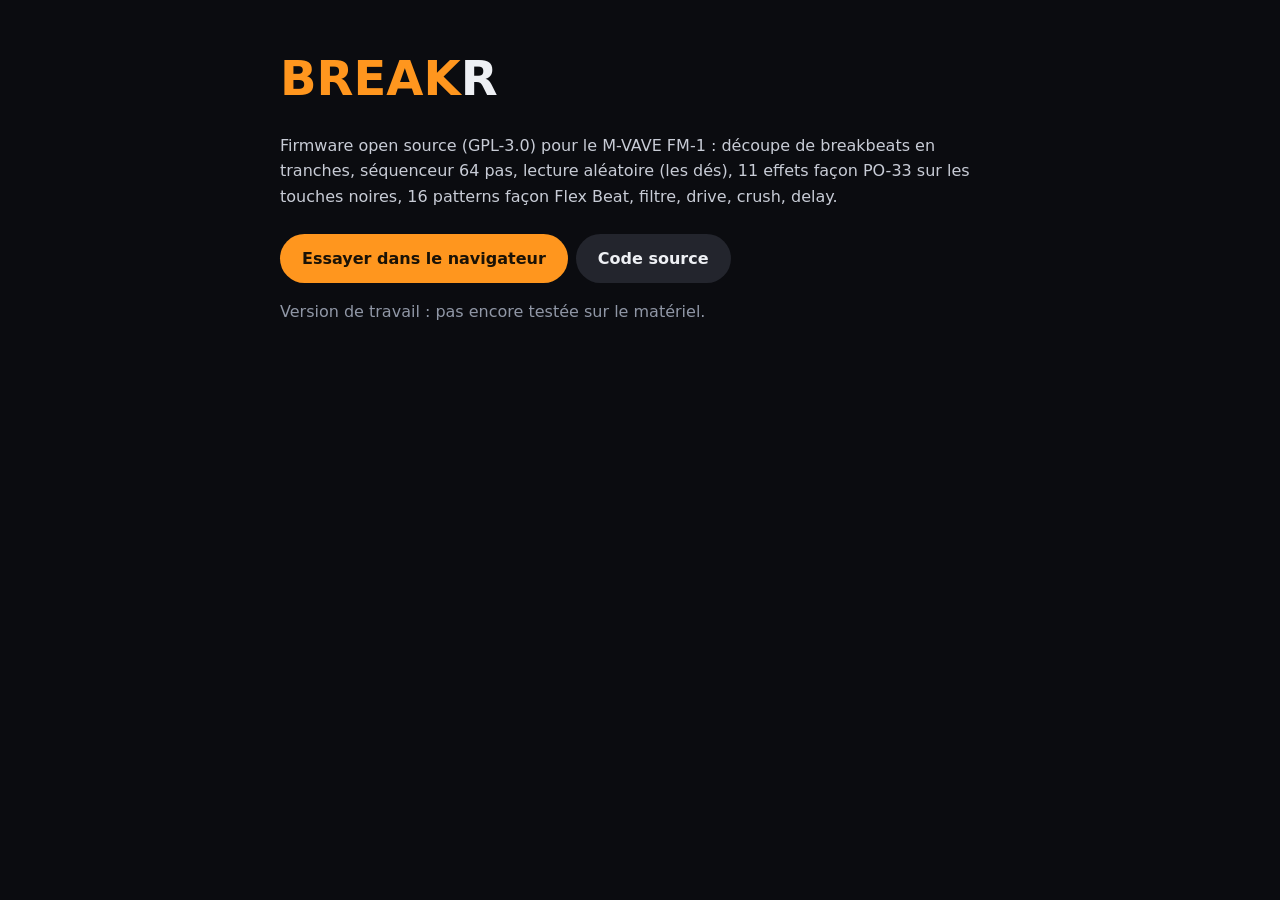
==== index.html @ 1a5fc857 "Landing page for GitHub Pages Co-Authored-By: Claude Opus 5.5 <noreply@anthropic.com> Claude-Session" ====
<!doctype html>
<html lang="fr"><head><meta charset="utf-8"><meta name="viewport" content="width=device-width,initial-scale=1">
<title>BREAKR — breakbeat slicer pour le M-VAVE FM-1</title>
<style>body{margin:0;background:#0b0c10;color:#eef0f4;font:16px/1.6 system-ui,sans-serif;display:flex;justify-content:center;padding:40px 16px}
main{max-width:720px}h1{font-size:48px;margin:0}h1 b{color:#ff961e}a.b{display:inline-block;margin:8px 8px 0 0;padding:12px 22px;border-radius:999px;background:#ff961e;color:#1a1206;font-weight:800;text-decoration:none}
a.s{background:#23252d;color:#eef0f4}p{color:#c8ccd6}</style></head>
<body><main><h1><b>BREAK</b>R</h1>
<p>Firmware open source (GPL-3.0) pour le M-VAVE FM-1 : découpe de breakbeats en tranches, séquenceur 64 pas, lecture aléatoire (les dés), 11 effets façon PO-33 sur les touches noires, 16 patterns façon Flex Beat, filtre, drive, crush, delay.</p>
<p><a class="b" href="emulator/">Essayer dans le navigateur</a><a class="b s" href="https://github.com/Omnipotard/Breakr">Code source</a></p>
<p style="color:#9097a6">Version de travail : pas encore testée sur le matériel.</p></main></body></html>
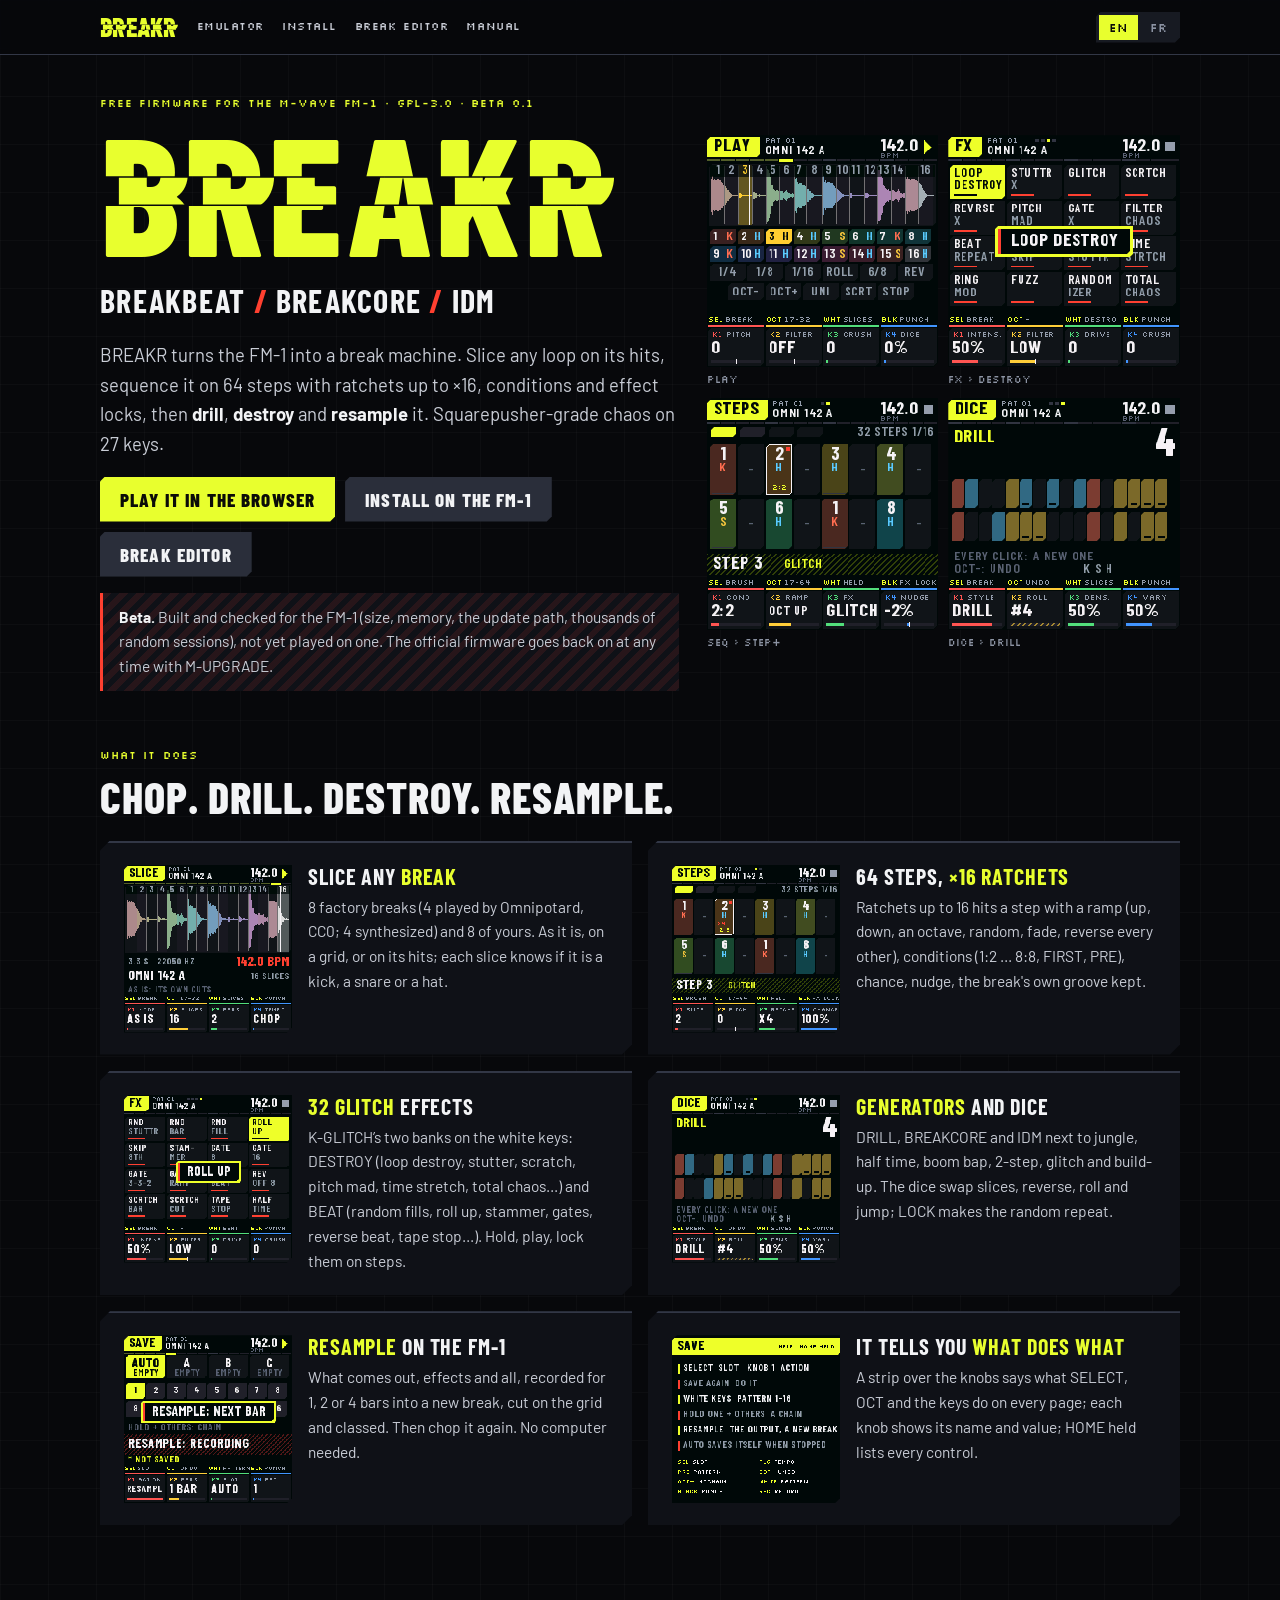
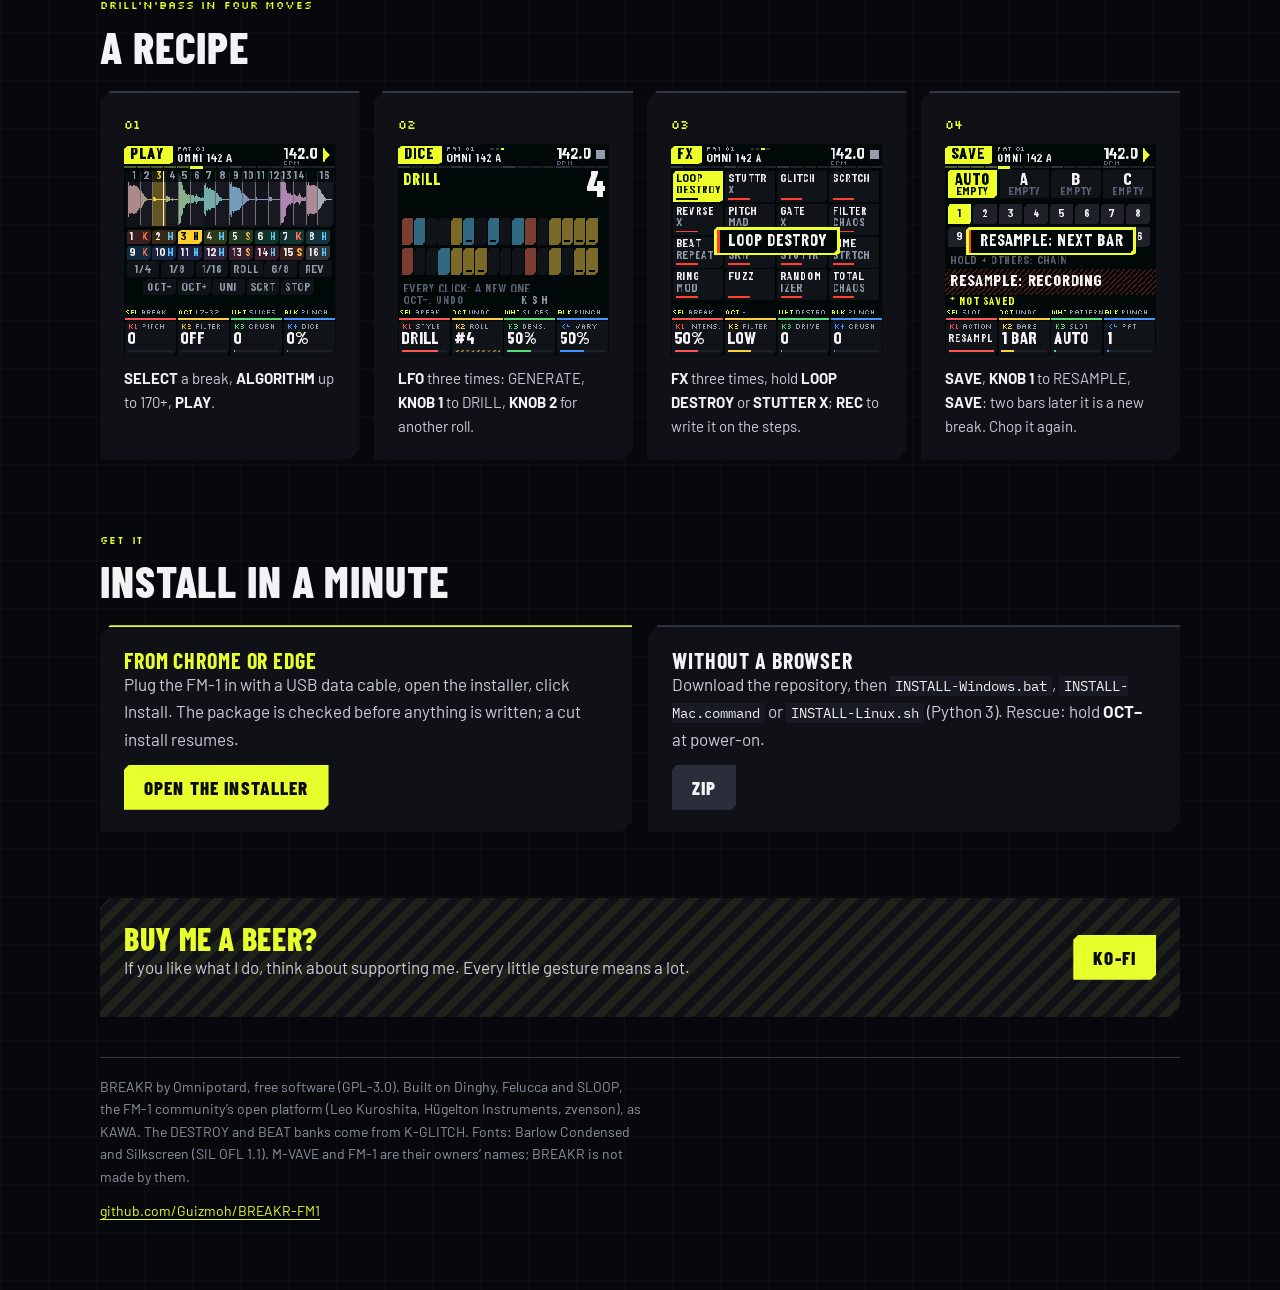
==== commit 11380e1a: "The site, the break editor, the installer page, the manual; audit fixes; release 0.1 - index.html (h" ====
--- a/index.html
+++ b/index.html
@@ -1,10 +1,154 @@
 <!doctype html>
-<html lang="fr"><head><meta charset="utf-8"><meta name="viewport" content="width=device-width,initial-scale=1">
-<title>BREAKR — breakbeat slicer pour le M-VAVE FM-1</title>
-<style>body{margin:0;background:#0b0c10;color:#eef0f4;font:16px/1.6 system-ui,sans-serif;display:flex;justify-content:center;padding:40px 16px}
-main{max-width:720px}h1{font-size:48px;margin:0}h1 b{color:#ff961e}a.b{display:inline-block;margin:8px 8px 0 0;padding:12px 22px;border-radius:999px;background:#ff961e;color:#1a1206;font-weight:800;text-decoration:none}
-a.s{background:#23252d;color:#eef0f4}p{color:#c8ccd6}</style></head>
-<body><main><h1><b>BREAK</b>R</h1>
-<p>Firmware open source (GPL-3.0) pour le M-VAVE FM-1 : découpe de breakbeats en tranches, séquenceur 64 pas, lecture aléatoire (les dés), 11 effets façon PO-33 sur les touches noires, 16 patterns façon Flex Beat, filtre, drive, crush, delay.</p>
-<p><a class="b" href="emulator/">Essayer dans le navigateur</a><a class="b s" href="https://github.com/Omnipotard/Breakr">Code source</a></p>
-<p style="color:#9097a6">Version de travail : pas encore testée sur le matériel.</p></main></body></html>
+<html lang="en" data-lang="en">
+<head>
+<meta charset="utf-8">
+<meta name="viewport" content="width=device-width, initial-scale=1, viewport-fit=cover">
+<title>BREAKR · FM-1 Breakbeat Firmware</title>
+<meta name="description" content="BREAKR turns the M-VAVE FM-1 into a breakbeat machine for breakbeat, breakcore and IDM: a slicer, a 64-step sequencer with ratchets and conditions, 32 glitch effects, resampling. Free firmware, GPL-3.0.">
+<meta name="theme-color" content="#07080b">
+<meta name="color-scheme" content="dark">
+<meta property="og:title" content="BREAKR · breakbeat firmware for the M-VAVE FM-1">
+<meta property="og:description" content="Slice, drill, destroy, resample. Breakbeat, breakcore and IDM on the FM-1.">
+<meta property="og:image" content="docs/img/card.png">
+<link rel="icon" href="data:image/svg+xml,%3Csvg xmlns='http://www.w3.org/2000/svg' viewBox='0 0 32 32'%3E%3Crect width='32' height='32' fill='%2307080b'/%3E%3Cpath d='M4 6h24v8H4z' fill='%23e8ff2e'/%3E%3Cpath d='M8 16h20v4H8z' fill='%23e8ff2e'/%3E%3Cpath d='M4 22h24v4H4z' fill='%23e8ff2e'/%3E%3C/svg%3E">
+<link rel="preconnect" href="https://fonts.googleapis.com">
+<link rel="preconnect" href="https://fonts.gstatic.com" crossorigin>
+<link rel="stylesheet" href="https://fonts.googleapis.com/css2?family=Barlow+Condensed:wght@600;700;800&family=Barlow:wght@400;600&family=Silkscreen&family=IBM+Plex+Mono:wght@500&display=swap">
+<link rel="stylesheet" href="site.css">
+<style>
+.hero { display: grid; grid-template-columns: minmax(0, 1.1fr) minmax(0, .9fr); gap: 28px; align-items: center; padding-block: 40px 20px; }
+.biglogo { position: relative; font-family: var(--display); font-weight: 800; font-size: clamp(76px, 15vw, 168px); line-height: .8; color: var(--sig); margin: 6px 0 18px; }
+.biglogo .cut { position: absolute; inset: 0; clip-path: inset(41% 0 39% 0); transform: translateX(.08em); }
+.biglogo .base { display: block; clip-path: polygon(0 0, 100% 0, 100% 40%, 0 40%, 0 62%, 100% 62%, 100% 100%, 0 100%); }
+.genres { font-family: var(--display); font-weight: 700; font-size: clamp(22px, 3.4vw, 32px); text-transform: uppercase; letter-spacing: .04em; margin: 0 0 14px; color: var(--paper); }
+.genres i { font-style: normal; color: var(--arm); padding: 0 .25em; }
+.hero p.lead { font-size: 18.5px; color: var(--text-2); }
+.cta { display: flex; flex-wrap: wrap; gap: 10px; margin: 18px 0 16px; }
+.screens { display: grid; grid-template-columns: repeat(2, minmax(0, 1fr)); gap: 10px; }
+.screens img, .feat img, .recipe img { image-rendering: pixelated; aspect-ratio: 1; width: 100%; clip-path: var(--cut-s); background: #000; }
+.screens figure { margin: 0; }
+.screens figcaption { font-family: var(--pixel); font-size: 10px; color: var(--muted); margin-top: 5px; }
+.feats { display: grid; grid-template-columns: repeat(2, minmax(0, 1fr)); gap: 16px; margin-top: 22px; }
+.feat { display: grid; grid-template-columns: 168px minmax(0, 1fr); gap: 16px; align-items: start; }
+.feat h3 { color: var(--paper); margin-bottom: 8px; }
+.feat h3 b { color: var(--sig); font-weight: inherit; }
+.feat p { font-size: 15.5px; margin: 0; }
+.recipe { display: grid; grid-template-columns: repeat(4, minmax(0, 1fr)); gap: 14px; margin-top: 22px; counter-reset: r; }
+.recipe .card { counter-increment: r; }
+.recipe .card::before { content: counter(r, decimal-leading-zero); font-family: var(--pixel); font-size: 12px; color: var(--sig); display: block; margin-bottom: 10px; }
+.recipe p { font-size: 15px; margin: 10px 0 0; }
+.install { display: grid; grid-template-columns: minmax(0, 1fr) minmax(0, 1fr); gap: 16px; margin-top: 22px; }
+.kofi { display: flex; flex-wrap: wrap; gap: 16px 28px; align-items: center; justify-content: space-between; padding: 24px; clip-path: var(--cut);
+  background: repeating-linear-gradient(135deg, rgba(232,255,46,.07) 0 8px, transparent 8px 16px), var(--ink-2); margin-top: 30px; }
+.kofi h2 { color: var(--sig); font-size: 32px; }
+@media (max-width: 900px) { .hero, .install { grid-template-columns: minmax(0, 1fr); } .feats { grid-template-columns: minmax(0, 1fr); } .recipe { grid-template-columns: repeat(2, minmax(0, 1fr)); } }
+@media (max-width: 520px) { .feat { grid-template-columns: 110px minmax(0, 1fr); } .recipe { grid-template-columns: minmax(0, 1fr); } }
+</style>
+</head>
+<body>
+<header class="topbar"><div class="wrap">
+  <a class="mark" href="index.html" aria-label="BREAKR home"><span class="base" aria-hidden="true">BREAKR</span><span class="cut" aria-hidden="true">BREAKR</span></a>
+  <nav class="nav" aria-label="Site">
+    <a href="emulator/index.html"><span lang="en">EMULATOR</span><span lang="fr">ÉMULATEUR</span></a>
+    <a href="installer.html"><span lang="en">INSTALL</span><span lang="fr">INSTALLER</span></a>
+    <a href="editor/index.html"><span lang="en">BREAK EDITOR</span><span lang="fr">ÉDITEUR</span></a>
+    <a href="manual.html"><span lang="en">MANUAL</span><span lang="fr">MANUEL</span></a>
+  </nav>
+  <div class="langs" role="group" aria-label="Language"><button type="button" data-lang="en">EN</button><button type="button" data-lang="fr">FR</button></div>
+</div></header>
+
+<main class="wrap">
+  <div class="hero">
+    <div>
+      <span class="eyebrow"><span lang="en">Free firmware for the M-VAVE FM-1 · GPL-3.0 · beta 0.1</span><span lang="fr">Firmware libre pour le M-VAVE FM-1 · GPL-3.0 · bêta 0.1</span></span>
+      <h1 class="biglogo" aria-label="BREAKR"><span class="base" aria-hidden="true">BREAKR</span><span class="cut" aria-hidden="true">BREAKR</span></h1>
+      <p class="genres">Breakbeat<i>/</i>Breakcore<i>/</i>IDM</p>
+      <p class="lead"><span lang="en">BREAKR turns the FM-1 into a break machine. Slice any loop on its hits, sequence it on 64 steps with ratchets up to ×16, conditions and effect locks, then <b>drill</b>, <b>destroy</b> and <b>resample</b> it. Squarepusher-grade chaos on 27 keys.</span>
+        <span lang="fr">BREAKR fait du FM-1 une machine à breaks. Découpe n’importe quelle boucle sur ses frappes, séquence-la sur 64 pas avec ratchets jusqu’à ×16, conditions et verrous d’effets, puis <b>drille</b>-la, <b>détruis</b>-la et <b>rééchantillonne</b>-la. Le chaos à la Squarepusher sur 27 touches.</span></p>
+      <div class="cta">
+        <a class="btn hot" href="emulator/index.html"><span lang="en">Play it in the browser</span><span lang="fr">Jouer dans le navigateur</span></a>
+        <a class="btn" href="installer.html"><span lang="en">Install on the FM-1</span><span lang="fr">Installer sur le FM-1</span></a>
+        <a class="btn" href="editor/index.html"><span lang="en">Break editor</span><span lang="fr">Éditeur de breaks</span></a>
+      </div>
+      <p class="note"><span lang="en"><b>Beta.</b> Built and checked for the FM-1 (size, memory, the update path, thousands of random sessions), not yet played on one. The official firmware goes back on at any time with M-UPGRADE.</span>
+        <span lang="fr"><b>Bêta.</b> Compilé et vérifié pour le FM-1 (taille, mémoire, mise à jour, des milliers de sessions aléatoires), pas encore joué sur un vrai. Le firmware officiel se réinstalle à tout moment avec M-UPGRADE.</span></p>
+    </div>
+    <div class="screens">
+      <figure><img src="docs/img/02-play-running.png" alt="PLAY: the break, its slices, the punch effects" width="480" height="480"><figcaption>PLAY</figcaption></figure>
+      <figure><img src="docs/img/23-destroy-held.png" alt="FX DESTROY: 16 glitch effects on the white keys" width="480" height="480"><figcaption>FX › DESTROY</figcaption></figure>
+      <figure><img src="docs/img/20-step-plus-held.png" alt="STEP+: a step's condition, ramp and effect lock" width="480" height="480"><figcaption>SEQ › STEP+</figcaption></figure>
+      <figure><img src="docs/img/25-generate-drill.png" alt="DICE: the DRILL generator" width="480" height="480"><figcaption>DICE › DRILL</figcaption></figure>
+    </div>
+  </div>
+
+  <section>
+    <span class="eyebrow"><span lang="en">What it does</span><span lang="fr">Ce qu’il fait</span></span>
+    <h2><span lang="en">Chop. Drill. Destroy. Resample.</span><span lang="fr">Découper. Driller. Détruire. Rééchantillonner.</span></h2>
+    <div class="feats">
+      <div class="feat card"><img src="docs/img/05-slice.png" alt="" width="480" height="480" loading="lazy"><div><h3><span lang="en">Slice any <b>break</b></span><span lang="fr">Découpe n’importe quel <b>break</b></span></h3>
+        <p><span lang="en">8 factory breaks (4 played by Omnipotard, CC0; 4 synthesized) and 8 of yours. As it is, on a grid, or on its hits; each slice knows if it is a kick, a snare or a hat.</span><span lang="fr">8 breaks d’usine (4 joués par Omnipotard, CC0 ; 4 synthétisés) et 8 à toi. Tel quel, en grille ou sur ses frappes ; chaque tranche sait si c’est un kick, une caisse claire ou un charleston.</span></p></div></div>
+      <div class="feat card"><img src="docs/img/21-step-ratchet.png" alt="" width="480" height="480" loading="lazy"><div><h3><span lang="en">64 steps, <b>×16 ratchets</b></span><span lang="fr">64 pas, <b>ratchets ×16</b></span></h3>
+        <p><span lang="en">Ratchets up to 16 hits a step with a ramp (up, down, an octave, random, fade, reverse every other), conditions (1:2 … 8:8, FIRST, PRE), chance, nudge, the break's own groove kept.</span><span lang="fr">Ratchets jusqu’à 16 coups par pas avec une rampe (monte, descend, une octave, hasard, fondu, envers un sur deux), conditions (1:2 … 8:8, FIRST, PRE), chance, décalage, le groove du break gardé.</span></p></div></div>
+      <div class="feat card"><img src="docs/img/24-beat-held.png" alt="" width="480" height="480" loading="lazy"><div><h3><span lang="en"><b>32 glitch</b> effects</span><span lang="fr"><b>32 effets</b> glitch</span></h3>
+        <p><span lang="en">K-GLITCH’s two banks on the white keys: DESTROY (loop destroy, stutter, scratch, pitch mad, time stretch, total chaos…) and BEAT (random fills, roll up, stammer, gates, reverse beat, tape stop…). Hold, play, lock them on steps.</span><span lang="fr">Les deux banques de K-GLITCH sur les touches blanches : DESTROY (loop destroy, stutter, scratch, pitch mad, time stretch, total chaos…) et BEAT (fills au hasard, roll up, stammer, gates, reverse beat, tape stop…). Tiens, joue, verrouille-les sur les pas.</span></p></div></div>
+      <div class="feat card"><img src="docs/img/25-generate-drill.png" alt="" width="480" height="480" loading="lazy"><div><h3><span lang="en"><b>Generators</b> and dice</span><span lang="fr"><b>Générateurs</b> et dés</span></h3>
+        <p><span lang="en">DRILL, BREAKCORE and IDM next to jungle, half time, boom bap, 2-step, glitch and build-up. The dice swap slices, reverse, roll and jump; LOCK makes the random repeat.</span><span lang="fr">DRILL, BREAKCORE et IDM à côté de jungle, half time, boom bap, 2-step, glitch et build-up. Les dés changent les tranches, inversent, roulent et sautent ; LOCK fait se répéter le hasard.</span></p></div></div>
+      <div class="feat card"><img src="docs/img/28-resample-armed.png" alt="" width="480" height="480" loading="lazy"><div><h3><span lang="en"><b>Resample</b> on the FM-1</span><span lang="fr"><b>Resample</b> sur le FM-1</span></h3>
+        <p><span lang="en">What comes out, effects and all, recorded for 1, 2 or 4 bars into a new break, cut on the grid and classed. Then chop it again. No computer needed.</span><span lang="fr">Ce qui sort, effets compris, enregistré sur 1, 2 ou 4 mesures dans un nouveau break, découpé en grille et classé. Puis redécoupe-le. Sans ordinateur.</span></p></div></div>
+      <div class="feat card"><img src="docs/img/17-help.png" alt="" width="480" height="480" loading="lazy"><div><h3><span lang="en">It tells you <b>what does what</b></span><span lang="fr">Il dit <b>quoi fait quoi</b></span></h3>
+        <p><span lang="en">A strip over the knobs says what SELECT, OCT and the keys do on every page; each knob shows its name and value; HOME held lists every control.</span><span lang="fr">Un bandeau au-dessus des knobs dit ce que font SELECT, OCT et les touches sur chaque page ; chaque knob montre son nom et sa valeur ; HOME tenu liste toutes les commandes.</span></p></div></div>
+    </div>
+  </section>
+
+  <section>
+    <span class="eyebrow"><span lang="en">Drill'n'bass in four moves</span><span lang="fr">Du drill'n'bass en quatre gestes</span></span>
+    <h2><span lang="en">A recipe</span><span lang="fr">Une recette</span></h2>
+    <div class="recipe">
+      <div class="card"><img src="docs/img/02-play-running.png" alt="" width="480" height="480" loading="lazy"><p><span lang="en"><b>SELECT</b> a break, <b>ALGORITHM</b> up to 170+, <b>PLAY</b>.</span><span lang="fr"><b>SELECT</b> un break, <b>ALGORITHM</b> à 170+, <b>PLAY</b>.</span></p></div>
+      <div class="card"><img src="docs/img/25-generate-drill.png" alt="" width="480" height="480" loading="lazy"><p><span lang="en"><b>LFO</b> three times: GENERATE, <b>KNOB 1</b> to DRILL, <b>KNOB 2</b> for another roll.</span><span lang="fr"><b>LFO</b> trois fois : GÉNÉRER, <b>KNOB 1</b> sur DRILL, <b>KNOB 2</b> pour un autre tirage.</span></p></div>
+      <div class="card"><img src="docs/img/23-destroy-held.png" alt="" width="480" height="480" loading="lazy"><p><span lang="en"><b>FX</b> three times, hold <b>LOOP DESTROY</b> or <b>STUTTER X</b>; <b>REC</b> to write it on the steps.</span><span lang="fr"><b>FX</b> trois fois, tiens <b>LOOP DESTROY</b> ou <b>STUTTER X</b> ; <b>REC</b> pour l’écrire sur les pas.</span></p></div>
+      <div class="card"><img src="docs/img/28-resample-armed.png" alt="" width="480" height="480" loading="lazy"><p><span lang="en"><b>SAVE</b>, <b>KNOB 1</b> to RESAMPLE, <b>SAVE</b>: two bars later it is a new break. Chop it again.</span><span lang="fr"><b>SAVE</b>, <b>KNOB 1</b> sur RESAMPLE, <b>SAVE</b> : deux mesures plus tard, c’est un nouveau break. Redécoupe-le.</span></p></div>
+    </div>
+  </section>
+
+  <section>
+    <span class="eyebrow"><span lang="en">Get it</span><span lang="fr">L’avoir</span></span>
+    <h2><span lang="en">Install in a minute</span><span lang="fr">Installer en une minute</span></h2>
+    <div class="install">
+      <div class="card sig"><h3><span lang="en">From Chrome or Edge</span><span lang="fr">Depuis Chrome ou Edge</span></h3>
+        <p><span lang="en">Plug the FM-1 in with a USB data cable, open the installer, click Install. The package is checked before anything is written; a cut install resumes.</span><span lang="fr">Branche le FM-1 avec un câble USB de données, ouvre l’installeur, clique sur Installer. Le paquet est vérifié avant toute écriture ; une installation coupée reprend.</span></p>
+        <a class="btn hot" href="installer.html"><span lang="en">Open the installer</span><span lang="fr">Ouvrir l’installeur</span></a></div>
+      <div class="card"><h3><span lang="en">Without a browser</span><span lang="fr">Sans navigateur</span></h3>
+        <p><span lang="en">Download the repository, then <code>INSTALL-Windows.bat</code>, <code>INSTALL-Mac.command</code> or <code>INSTALL-Linux.sh</code> (Python 3). Rescue: hold <b>OCT−</b> at power-on.</span><span lang="fr">Télécharge le dépôt, puis <code>INSTALL-Windows.bat</code>, <code>INSTALL-Mac.command</code> ou <code>INSTALL-Linux.sh</code> (Python 3). Secours : <b>OCT−</b> maintenu à l’allumage.</span></p>
+        <a class="btn" href="https://github.com/Guizmoh/BREAKR-FM1/archive/refs/heads/main.zip">ZIP</a></div>
+    </div>
+  </section>
+
+  <div class="kofi">
+    <div><h2><span lang="en">Buy me a beer?</span><span lang="fr">Tu m’offres une bière ?</span></h2>
+      <p><span lang="en">If you like what I do, think about supporting me. Every little gesture means a lot.</span><span lang="fr">Si tu aimes ce que je fais, pense à me soutenir. Chaque petit geste compte énormément.</span></p></div>
+    <a class="btn hot" href="https://ko-fi.com/omnipotard" target="_blank" rel="noopener">Ko-fi</a>
+  </div>
+
+  <footer class="foot">
+    <p><span lang="en">BREAKR by Omnipotard, free software (GPL-3.0). Built on Dinghy, Felucca and SLOOP, the FM-1 community’s open platform (Leo Kuroshita, Hügelton Instruments, zvenson), as KAWA. The DESTROY and BEAT banks come from K-GLITCH. Fonts: Barlow Condensed and Silkscreen (SIL OFL 1.1). M-VAVE and FM-1 are their owners’ names; BREAKR is not made by them.</span>
+      <span lang="fr">BREAKR par Omnipotard, logiciel libre (GPL-3.0). Construit sur Dinghy, Felucca et SLOOP, la plateforme ouverte de la communauté FM-1 (Leo Kuroshita, Hügelton Instruments, zvenson), comme KAWA. Les banques DESTROY et BEAT viennent de K-GLITCH. Polices : Barlow Condensed et Silkscreen (SIL OFL 1.1). M-VAVE et FM-1 sont les noms de leurs propriétaires ; BREAKR n’est pas fait par eux.</span></p>
+    <p><a href="https://github.com/Guizmoh/BREAKR-FM1">github.com/Guizmoh/BREAKR-FM1</a></p>
+  </footer>
+</main>
+<script>
+(() => {
+  let lang = "en";
+  function setLang(l) {
+    lang = l === "fr" ? "fr" : "en";
+    document.documentElement.lang = lang; document.documentElement.dataset.lang = lang;
+    document.querySelectorAll(".langs button").forEach((b) => b.setAttribute("aria-pressed", b.dataset.lang === lang ? "true" : "false"));
+    try { localStorage.setItem("breakr-lang", lang); } catch (e) {}
+  }
+  document.querySelectorAll(".langs button").forEach((b) => b.addEventListener("click", () => setLang(b.dataset.lang)));
+  let s = null; try { s = localStorage.getItem("breakr-lang"); } catch (e) {}
+  setLang((location.hash || "").slice(1) === "fr" ? "fr" : s || (/^fr/i.test(navigator.language || "") ? "fr" : "en"));
+})();
+</script>
+</body>
+</html>
--- a/site.css
+++ b/site.css
@@ -0,0 +1,106 @@
+/* BREAKR's site: the home page, the installer, the break editor, the manual (the emulator carries its own copy).
+   A rack's panel at night: ink black, one signal colour (acid yellow), a second for what is armed (signal red),
+   boxes with two corners cut like tape labels, Barlow Condensed for what is read, Silkscreen for the small
+   marks, Barlow for the running text. */
+:root {
+  --ink: #07080b;
+  --ink-2: #0f1117;
+  --ink-3: #171a22;
+  --panel: #1d2029;
+  --panel-hi: #2a2e3a;
+  --rule: #323746;
+  --paper: #f2f3f5;
+  --text-2: #c9cdd6;
+  --muted: #8c93a3;
+  --sig: #e8ff2e;
+  --sig-ink: #0b0c08;
+  --arm: #ff4030;
+  --ok: #60ff96;
+  --k1: #FF5454;
+  --k2: #FFCE3C;
+  --k3: #50DC78;
+  --k4: #4696FF;
+  --display: "Barlow Condensed", "Arial Narrow", "Roboto Condensed", sans-serif;
+  --text: "Barlow", "Segoe UI", system-ui, sans-serif;
+  --pixel: "Silkscreen", "Courier New", monospace;
+  --mono: "IBM Plex Mono", ui-monospace, Menlo, monospace;
+  --cut: polygon(10px 0, 100% 0, 100% calc(100% - 10px), calc(100% - 10px) 100%, 0 100%, 0 10px);
+  --cut-s: polygon(5px 0, 100% 0, 100% calc(100% - 5px), calc(100% - 5px) 100%, 0 100%, 0 5px);
+  color-scheme: dark;
+}
+* { box-sizing: border-box; }
+[hidden] { display: none !important; }
+html, body { background: var(--ink); color: var(--paper); }
+body {
+  margin: 0; font-family: var(--text); font-size: 17px; line-height: 1.6;
+  padding-left: max(16px, env(safe-area-inset-left, 0px)); padding-right: max(16px, env(safe-area-inset-right, 0px));
+  padding-block: 0 56px; overflow-x: hidden;
+  background:
+    linear-gradient(90deg, rgba(255,255,255,.022) 1px, transparent 1px) 0 0 / 48px 48px,
+    linear-gradient(rgba(255,255,255,.022) 1px, transparent 1px) 0 0 / 48px 48px,
+    var(--ink);
+}
+.wrap { max-width: 1080px; margin: 0 auto; }
+a { color: var(--sig); text-underline-offset: 3px; }
+a:hover { color: #f4ffa0; }
+:focus-visible { outline: 2px solid var(--sig); outline-offset: 3px; }
+img { max-width: 100%; height: auto; display: block; }
+h1, h2, h3 { font-family: var(--display); text-transform: uppercase; letter-spacing: .02em; line-height: 1; text-wrap: balance; margin: 0; }
+h2 { font-weight: 800; font-size: clamp(30px, 5vw, 44px); }
+h3 { font-weight: 700; font-size: 22px; letter-spacing: .04em; }
+p { margin: 0 0 12px; max-width: 68ch; color: var(--text-2); }
+p b, li b { color: var(--paper); }
+kbd { font-family: var(--mono); font-size: 13px; background: var(--panel); padding: 1px 6px; color: var(--paper); white-space: nowrap; }
+code { font-family: var(--mono); font-size: 14px; background: var(--ink-3); padding: 1px 5px; color: var(--paper); }
+pre { font-family: var(--mono); font-size: 13.5px; background: var(--ink-3); padding: 14px 16px; overflow-x: auto; color: var(--text-2); clip-path: var(--cut-s); }
+.px { font-family: var(--pixel); font-size: 11px; letter-spacing: .05em; text-transform: uppercase; color: var(--muted); }
+.sig { color: var(--sig); }
+.arm { color: var(--arm); }
+.vh { position: absolute !important; width: 1px; height: 1px; overflow: hidden; clip: rect(0 0 0 0); clip-path: inset(50%); white-space: nowrap; }
+
+/* the top bar */
+.topbar { position: sticky; top: env(safe-area-inset-top, 0px); z-index: 20; background: rgba(7,8,11,.92); backdrop-filter: blur(8px); border-bottom: 1px solid var(--rule); margin-inline: calc(-1 * max(16px, env(safe-area-inset-left, 0px))); padding-inline: max(16px, env(safe-area-inset-left, 0px)); }
+body::before { content: ""; position: fixed; inset: 0 0 auto; height: env(safe-area-inset-top, 0px); z-index: 30; background: var(--ink); }
+.topbar .wrap { display: flex; align-items: center; gap: 8px 18px; min-height: 54px; flex-wrap: wrap; padding-block: 6px; }
+.mark { font-family: var(--display); font-weight: 800; font-size: 26px; color: var(--sig); text-decoration: none; letter-spacing: .01em; line-height: 1; position: relative; }
+.mark .cut { position: absolute; inset: 0; clip-path: inset(41% 0 39% 0); transform: translateX(.09em); }
+.mark .base { display: block; clip-path: polygon(0 0, 100% 0, 100% 40%, 0 40%, 0 62%, 100% 62%, 100% 100%, 0 100%); }
+.nav { display: flex; gap: 2px 14px; flex-wrap: wrap; margin-right: auto; }
+.nav a { font-family: var(--pixel); font-size: 11px; letter-spacing: .05em; color: var(--text-2); text-decoration: none; padding: 6px 2px; }
+.nav a:hover, .nav a[aria-current="page"] { color: var(--sig); }
+.langs { display: flex; gap: 2px; background: var(--ink-3); padding: 3px; clip-path: var(--cut-s); }
+.langs button { appearance: none; border: 0; background: none; color: var(--muted); font-family: var(--pixel); font-size: 12px; padding: 5px 10px; cursor: pointer; }
+.langs button[aria-pressed="true"] { background: var(--sig); color: var(--sig-ink); }
+
+/* the language switch: lang="en" / lang="fr" pieces, one shown */
+html[data-lang="en"] [lang="fr"]:not(.langs button), html[data-lang="fr"] [lang="en"]:not(.langs button) { display: none !important; }
+
+/* buttons */
+.btn { appearance: none; border: 0; cursor: pointer; display: inline-flex; align-items: center; gap: 10px; font: 800 19px/1 var(--display); letter-spacing: .06em; text-transform: uppercase;
+  color: var(--paper); background: var(--panel-hi); padding: 13px 20px; text-decoration: none; clip-path: var(--cut-s); transition: background .12s, filter .12s; }
+.btn:hover { background: #3a3f4f; color: var(--paper); }
+.btn.hot { background: var(--sig); color: var(--sig-ink); }
+.btn.hot:hover { filter: brightness(1.07); color: var(--sig-ink); }
+.btn.red { background: var(--arm); color: var(--sig-ink); }
+.btn:disabled { opacity: .45; cursor: default; }
+.btn small { font: 400 10px/1 var(--pixel); letter-spacing: .04em; opacity: .75; }
+.row { display: flex; flex-wrap: wrap; gap: 10px; align-items: center; }
+
+/* panels */
+.card { background: var(--ink-2); padding: 22px 24px; clip-path: var(--cut); border-top: 2px solid var(--rule); min-width: 0; }
+.card.sig { border-top-color: var(--sig); }
+.card.arm { border-top-color: var(--arm); }
+.note { display: flex; gap: 12px; align-items: flex-start; padding: 12px 16px; color: var(--text-2); font-size: 15.5px; margin: 0;
+  background: repeating-linear-gradient(135deg, rgba(255,64,48,.10) 0 6px, transparent 6px 12px), var(--ink-2); border-left: 3px solid var(--arm); }
+.note b { color: var(--paper); }
+section { padding-block: 36px; }
+.eyebrow { font-family: var(--pixel); font-size: 11px; letter-spacing: .08em; color: var(--sig); text-transform: uppercase; margin-bottom: 10px; display: block; }
+.foot { border-top: 1px solid var(--rule); margin-top: 40px; padding-top: 18px; color: var(--muted); font-size: 14px; }
+.foot p { color: var(--muted); font-size: 14px; }
+
+@media (max-width: 640px) {
+  body { font-size: 16px; }
+  .card { padding: 18px; }
+  .nav { order: 3; width: 100%; }
+}
+@media (prefers-reduced-motion: reduce) { * { transition: none !important; animation: none !important; } }
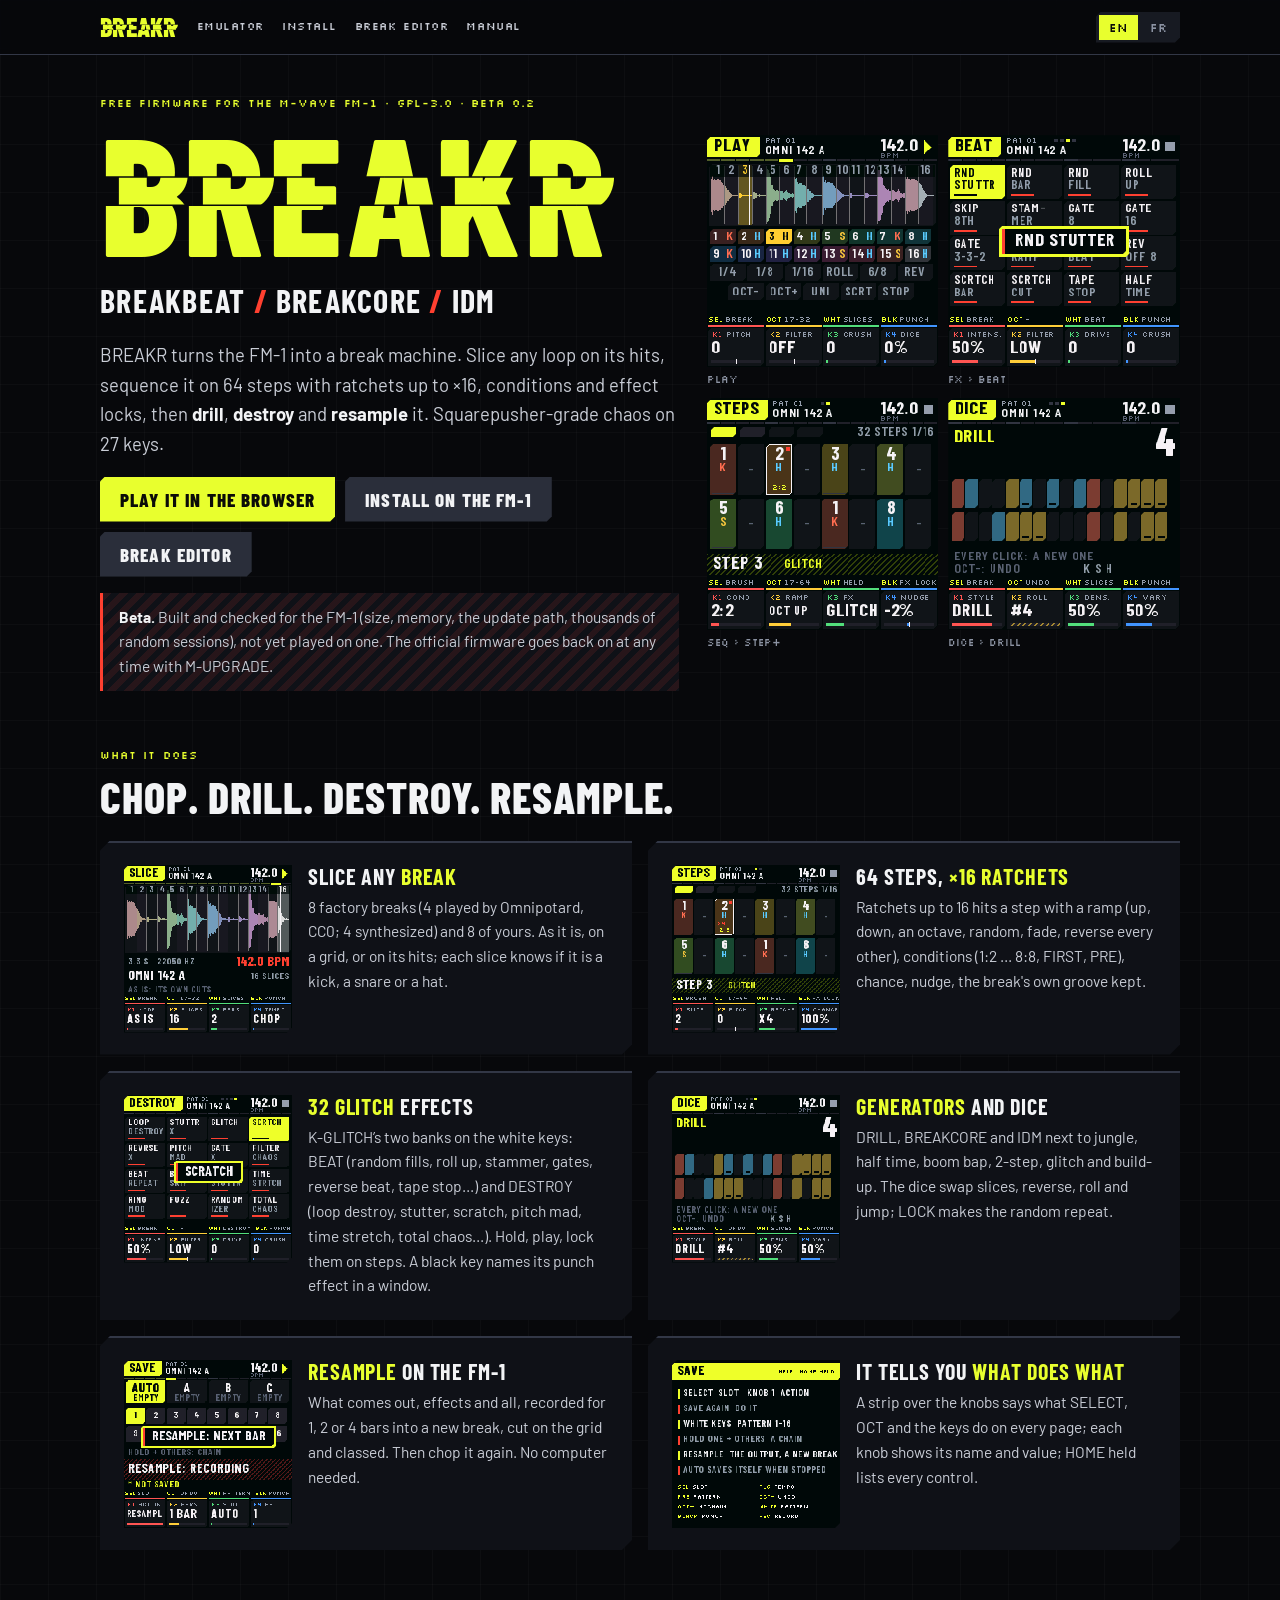
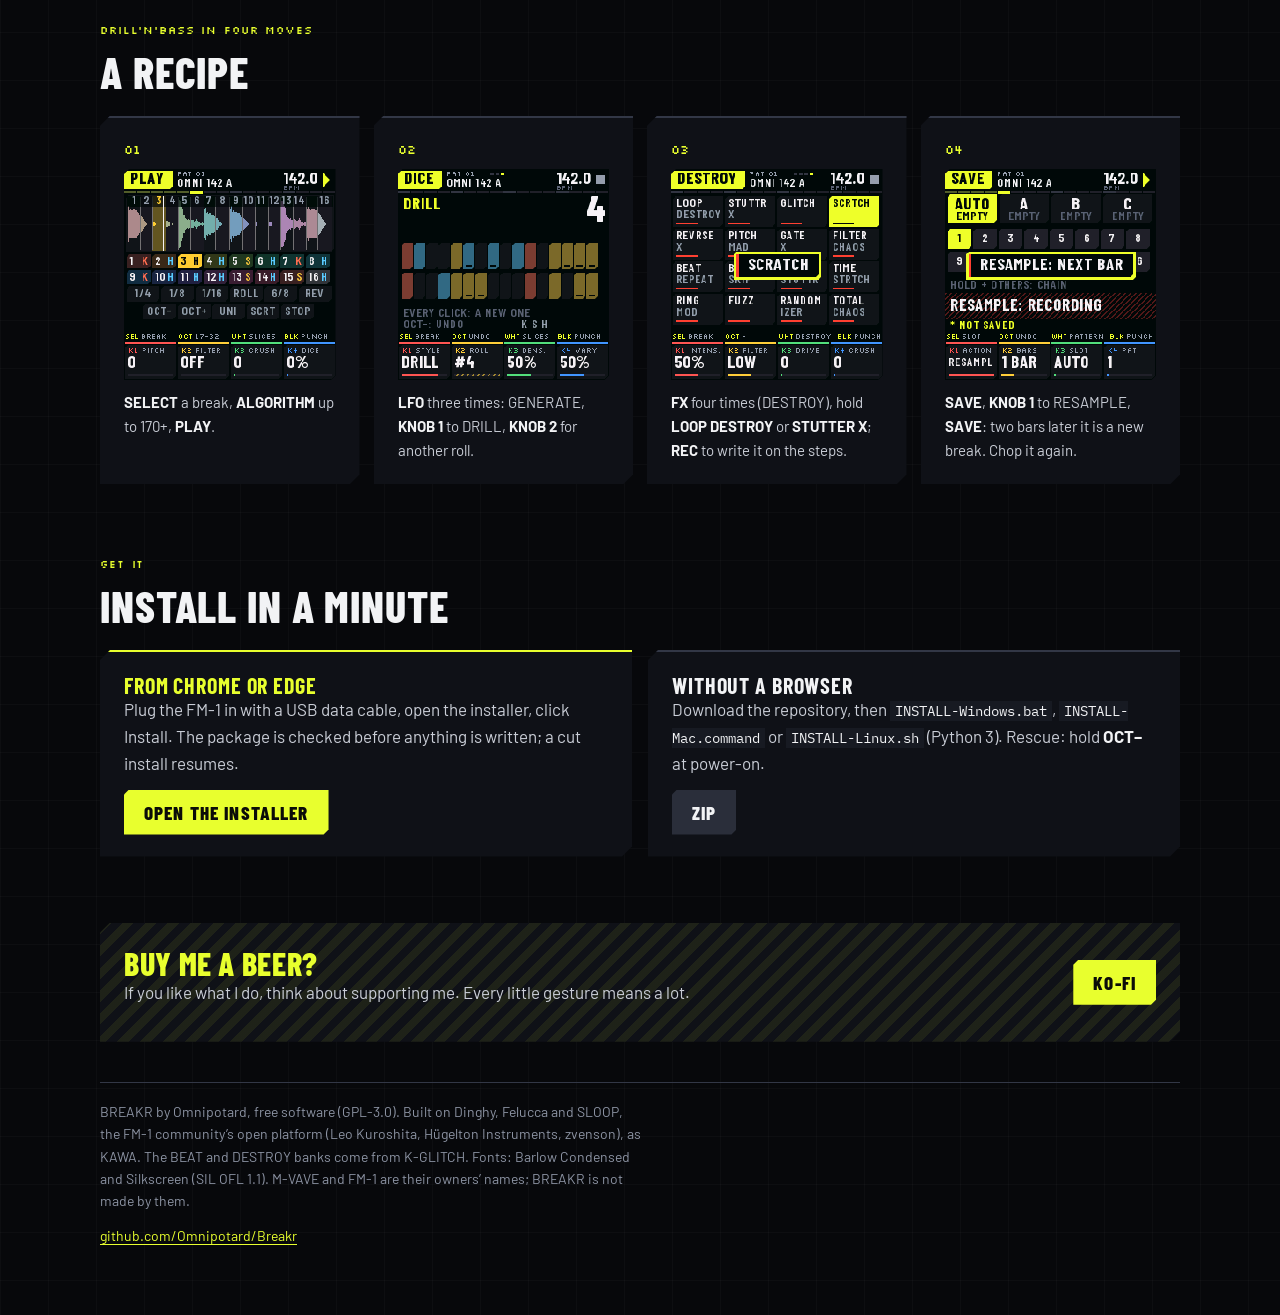
==== commit 41cb8c96: "0.2: a clean filter, BEAT before DESTROY, the punch window - The DJ filter is a zero-delay-feedback " ====
--- a/index.html
+++ b/index.html
@@ -60,7 +60,7 @@
 <main class="wrap">
   <div class="hero">
     <div>
-      <span class="eyebrow"><span lang="en">Free firmware for the M-VAVE FM-1 · GPL-3.0 · beta 0.1</span><span lang="fr">Firmware libre pour le M-VAVE FM-1 · GPL-3.0 · bêta 0.1</span></span>
+      <span class="eyebrow"><span lang="en">Free firmware for the M-VAVE FM-1 · GPL-3.0 · beta 0.2</span><span lang="fr">Firmware libre pour le M-VAVE FM-1 · GPL-3.0 · bêta 0.2</span></span>
       <h1 class="biglogo" aria-label="BREAKR"><span class="base" aria-hidden="true">BREAKR</span><span class="cut" aria-hidden="true">BREAKR</span></h1>
       <p class="genres">Breakbeat<i>/</i>Breakcore<i>/</i>IDM</p>
       <p class="lead"><span lang="en">BREAKR turns the FM-1 into a break machine. Slice any loop on its hits, sequence it on 64 steps with ratchets up to ×16, conditions and effect locks, then <b>drill</b>, <b>destroy</b> and <b>resample</b> it. Squarepusher-grade chaos on 27 keys.</span>
@@ -75,7 +75,7 @@
     </div>
     <div class="screens">
       <figure><img src="docs/img/02-play-running.png" alt="PLAY: the break, its slices, the punch effects" width="480" height="480"><figcaption>PLAY</figcaption></figure>
-      <figure><img src="docs/img/23-destroy-held.png" alt="FX DESTROY: 16 glitch effects on the white keys" width="480" height="480"><figcaption>FX › DESTROY</figcaption></figure>
+      <figure><img src="docs/img/23-beat-held.png" alt="FX BEAT: 16 glitch effects on the white keys" width="480" height="480"><figcaption>FX › BEAT</figcaption></figure>
       <figure><img src="docs/img/20-step-plus-held.png" alt="STEP+: a step's condition, ramp and effect lock" width="480" height="480"><figcaption>SEQ › STEP+</figcaption></figure>
       <figure><img src="docs/img/25-generate-drill.png" alt="DICE: the DRILL generator" width="480" height="480"><figcaption>DICE › DRILL</figcaption></figure>
     </div>
@@ -89,8 +89,8 @@
         <p><span lang="en">8 factory breaks (4 played by Omnipotard, CC0; 4 synthesized) and 8 of yours. As it is, on a grid, or on its hits; each slice knows if it is a kick, a snare or a hat.</span><span lang="fr">8 breaks d’usine (4 joués par Omnipotard, CC0 ; 4 synthétisés) et 8 à toi. Tel quel, en grille ou sur ses frappes ; chaque tranche sait si c’est un kick, une caisse claire ou un charleston.</span></p></div></div>
       <div class="feat card"><img src="docs/img/21-step-ratchet.png" alt="" width="480" height="480" loading="lazy"><div><h3><span lang="en">64 steps, <b>×16 ratchets</b></span><span lang="fr">64 pas, <b>ratchets ×16</b></span></h3>
         <p><span lang="en">Ratchets up to 16 hits a step with a ramp (up, down, an octave, random, fade, reverse every other), conditions (1:2 … 8:8, FIRST, PRE), chance, nudge, the break's own groove kept.</span><span lang="fr">Ratchets jusqu’à 16 coups par pas avec une rampe (monte, descend, une octave, hasard, fondu, envers un sur deux), conditions (1:2 … 8:8, FIRST, PRE), chance, décalage, le groove du break gardé.</span></p></div></div>
-      <div class="feat card"><img src="docs/img/24-beat-held.png" alt="" width="480" height="480" loading="lazy"><div><h3><span lang="en"><b>32 glitch</b> effects</span><span lang="fr"><b>32 effets</b> glitch</span></h3>
-        <p><span lang="en">K-GLITCH’s two banks on the white keys: DESTROY (loop destroy, stutter, scratch, pitch mad, time stretch, total chaos…) and BEAT (random fills, roll up, stammer, gates, reverse beat, tape stop…). Hold, play, lock them on steps.</span><span lang="fr">Les deux banques de K-GLITCH sur les touches blanches : DESTROY (loop destroy, stutter, scratch, pitch mad, time stretch, total chaos…) et BEAT (fills au hasard, roll up, stammer, gates, reverse beat, tape stop…). Tiens, joue, verrouille-les sur les pas.</span></p></div></div>
+      <div class="feat card"><img src="docs/img/24-destroy-held.png" alt="" width="480" height="480" loading="lazy"><div><h3><span lang="en"><b>32 glitch</b> effects</span><span lang="fr"><b>32 effets</b> glitch</span></h3>
+        <p><span lang="en">K-GLITCH’s two banks on the white keys: BEAT (random fills, roll up, stammer, gates, reverse beat, tape stop…) and DESTROY (loop destroy, stutter, scratch, pitch mad, time stretch, total chaos…). Hold, play, lock them on steps. A black key names its punch effect in a window.</span><span lang="fr">Les deux banques de K-GLITCH sur les touches blanches : BEAT (fills au hasard, roll up, stammer, gates, reverse beat, tape stop…) et DESTROY (loop destroy, stutter, scratch, pitch mad, time stretch, total chaos…). Tiens, joue, verrouille-les sur les pas. Une touche noire nomme son effet punch dans une fenêtre.</span></p></div></div>
       <div class="feat card"><img src="docs/img/25-generate-drill.png" alt="" width="480" height="480" loading="lazy"><div><h3><span lang="en"><b>Generators</b> and dice</span><span lang="fr"><b>Générateurs</b> et dés</span></h3>
         <p><span lang="en">DRILL, BREAKCORE and IDM next to jungle, half time, boom bap, 2-step, glitch and build-up. The dice swap slices, reverse, roll and jump; LOCK makes the random repeat.</span><span lang="fr">DRILL, BREAKCORE et IDM à côté de jungle, half time, boom bap, 2-step, glitch et build-up. Les dés changent les tranches, inversent, roulent et sautent ; LOCK fait se répéter le hasard.</span></p></div></div>
       <div class="feat card"><img src="docs/img/28-resample-armed.png" alt="" width="480" height="480" loading="lazy"><div><h3><span lang="en"><b>Resample</b> on the FM-1</span><span lang="fr"><b>Resample</b> sur le FM-1</span></h3>
@@ -106,7 +106,7 @@
     <div class="recipe">
       <div class="card"><img src="docs/img/02-play-running.png" alt="" width="480" height="480" loading="lazy"><p><span lang="en"><b>SELECT</b> a break, <b>ALGORITHM</b> up to 170+, <b>PLAY</b>.</span><span lang="fr"><b>SELECT</b> un break, <b>ALGORITHM</b> à 170+, <b>PLAY</b>.</span></p></div>
       <div class="card"><img src="docs/img/25-generate-drill.png" alt="" width="480" height="480" loading="lazy"><p><span lang="en"><b>LFO</b> three times: GENERATE, <b>KNOB 1</b> to DRILL, <b>KNOB 2</b> for another roll.</span><span lang="fr"><b>LFO</b> trois fois : GÉNÉRER, <b>KNOB 1</b> sur DRILL, <b>KNOB 2</b> pour un autre tirage.</span></p></div>
-      <div class="card"><img src="docs/img/23-destroy-held.png" alt="" width="480" height="480" loading="lazy"><p><span lang="en"><b>FX</b> three times, hold <b>LOOP DESTROY</b> or <b>STUTTER X</b>; <b>REC</b> to write it on the steps.</span><span lang="fr"><b>FX</b> trois fois, tiens <b>LOOP DESTROY</b> ou <b>STUTTER X</b> ; <b>REC</b> pour l’écrire sur les pas.</span></p></div>
+      <div class="card"><img src="docs/img/24-destroy-held.png" alt="" width="480" height="480" loading="lazy"><p><span lang="en"><b>FX</b> four times (DESTROY), hold <b>LOOP DESTROY</b> or <b>STUTTER X</b>; <b>REC</b> to write it on the steps.</span><span lang="fr"><b>FX</b> quatre fois (DESTROY), tiens <b>LOOP DESTROY</b> ou <b>STUTTER X</b> ; <b>REC</b> pour l’écrire sur les pas.</span></p></div>
       <div class="card"><img src="docs/img/28-resample-armed.png" alt="" width="480" height="480" loading="lazy"><p><span lang="en"><b>SAVE</b>, <b>KNOB 1</b> to RESAMPLE, <b>SAVE</b>: two bars later it is a new break. Chop it again.</span><span lang="fr"><b>SAVE</b>, <b>KNOB 1</b> sur RESAMPLE, <b>SAVE</b> : deux mesures plus tard, c’est un nouveau break. Redécoupe-le.</span></p></div>
     </div>
   </section>
@@ -120,7 +120,7 @@
         <a class="btn hot" href="installer.html"><span lang="en">Open the installer</span><span lang="fr">Ouvrir l’installeur</span></a></div>
       <div class="card"><h3><span lang="en">Without a browser</span><span lang="fr">Sans navigateur</span></h3>
         <p><span lang="en">Download the repository, then <code>INSTALL-Windows.bat</code>, <code>INSTALL-Mac.command</code> or <code>INSTALL-Linux.sh</code> (Python 3). Rescue: hold <b>OCT−</b> at power-on.</span><span lang="fr">Télécharge le dépôt, puis <code>INSTALL-Windows.bat</code>, <code>INSTALL-Mac.command</code> ou <code>INSTALL-Linux.sh</code> (Python 3). Secours : <b>OCT−</b> maintenu à l’allumage.</span></p>
-        <a class="btn" href="https://github.com/Guizmoh/BREAKR-FM1/archive/refs/heads/main.zip">ZIP</a></div>
+        <a class="btn" href="https://github.com/Omnipotard/Breakr/archive/refs/heads/main.zip">ZIP</a></div>
     </div>
   </section>
 
@@ -131,9 +131,9 @@
   </div>
 
   <footer class="foot">
-    <p><span lang="en">BREAKR by Omnipotard, free software (GPL-3.0). Built on Dinghy, Felucca and SLOOP, the FM-1 community’s open platform (Leo Kuroshita, Hügelton Instruments, zvenson), as KAWA. The DESTROY and BEAT banks come from K-GLITCH. Fonts: Barlow Condensed and Silkscreen (SIL OFL 1.1). M-VAVE and FM-1 are their owners’ names; BREAKR is not made by them.</span>
-      <span lang="fr">BREAKR par Omnipotard, logiciel libre (GPL-3.0). Construit sur Dinghy, Felucca et SLOOP, la plateforme ouverte de la communauté FM-1 (Leo Kuroshita, Hügelton Instruments, zvenson), comme KAWA. Les banques DESTROY et BEAT viennent de K-GLITCH. Polices : Barlow Condensed et Silkscreen (SIL OFL 1.1). M-VAVE et FM-1 sont les noms de leurs propriétaires ; BREAKR n’est pas fait par eux.</span></p>
-    <p><a href="https://github.com/Guizmoh/BREAKR-FM1">github.com/Guizmoh/BREAKR-FM1</a></p>
+    <p><span lang="en">BREAKR by Omnipotard, free software (GPL-3.0). Built on Dinghy, Felucca and SLOOP, the FM-1 community’s open platform (Leo Kuroshita, Hügelton Instruments, zvenson), as KAWA. The BEAT and DESTROY banks come from K-GLITCH. Fonts: Barlow Condensed and Silkscreen (SIL OFL 1.1). M-VAVE and FM-1 are their owners’ names; BREAKR is not made by them.</span>
+      <span lang="fr">BREAKR par Omnipotard, logiciel libre (GPL-3.0). Construit sur Dinghy, Felucca et SLOOP, la plateforme ouverte de la communauté FM-1 (Leo Kuroshita, Hügelton Instruments, zvenson), comme KAWA. Les banques BEAT et DESTROT viennent de K-GLITCH. Polices : Barlow Condensed et Silkscreen (SIL OFL 1.1). M-VAVE et FM-1 sont les noms de leurs propriétaires ; BREAKR n’est pas fait par eux.</span></p>
+    <p><a href="https://github.com/Omnipotard/Breakr">github.com/Omnipotard/Breakr</a></p>
   </footer>
 </main>
 <script>
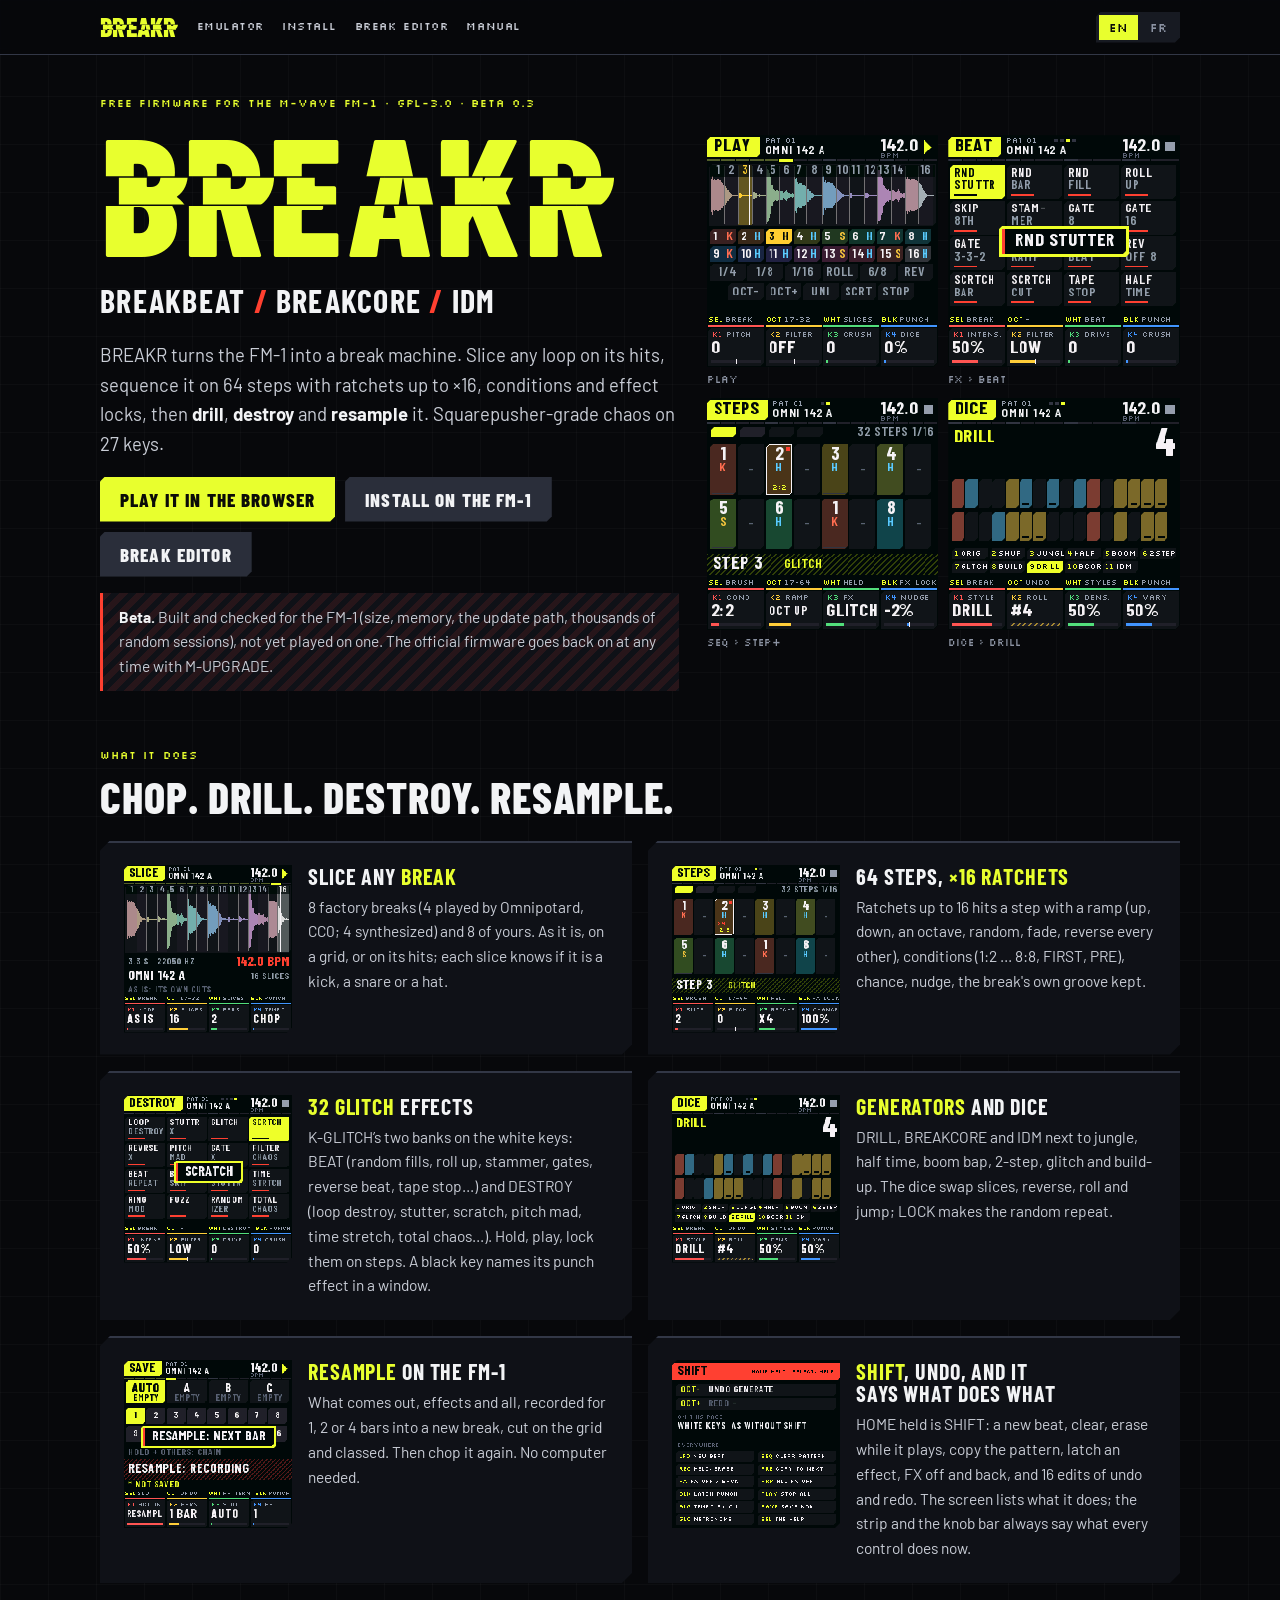
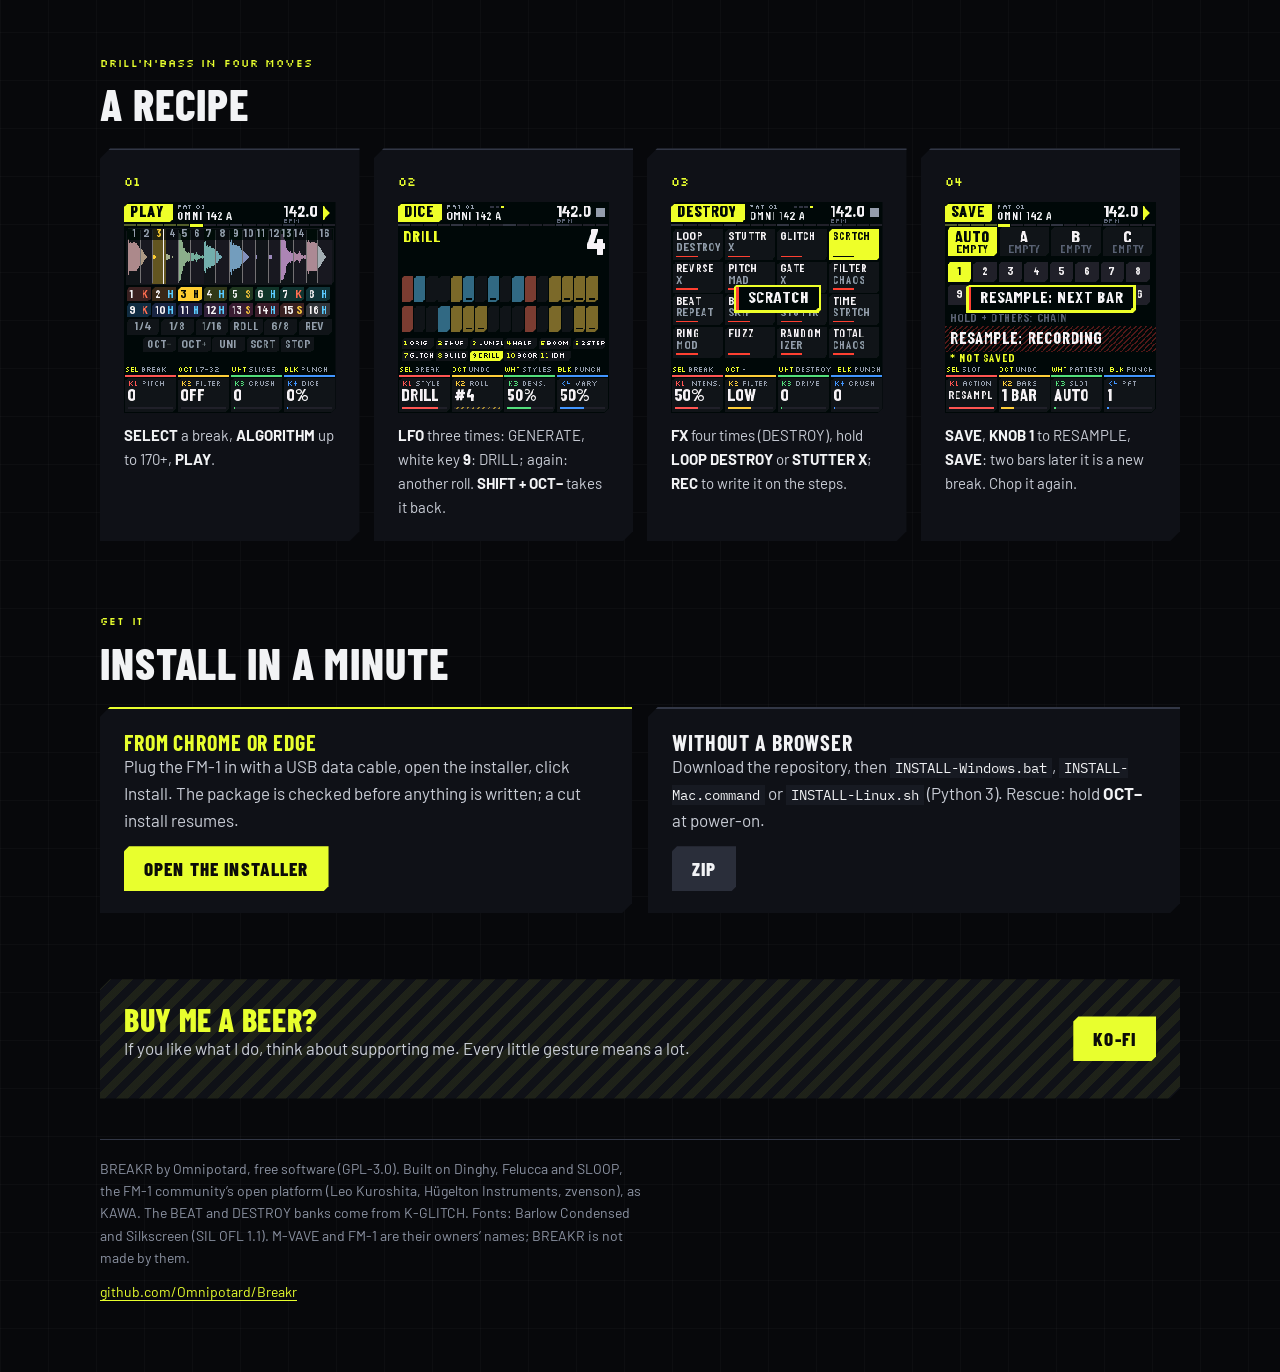
==== commit f8b0e6ac: "0.3: SHIFT, 16 levels of undo, faster beats, cleaner effects Workflow - HOME held is SHIFT. The scre" ====
--- a/index.html
+++ b/index.html
@@ -60,7 +60,7 @@
 <main class="wrap">
   <div class="hero">
     <div>
-      <span class="eyebrow"><span lang="en">Free firmware for the M-VAVE FM-1 · GPL-3.0 · beta 0.2</span><span lang="fr">Firmware libre pour le M-VAVE FM-1 · GPL-3.0 · bêta 0.2</span></span>
+      <span class="eyebrow"><span lang="en">Free firmware for the M-VAVE FM-1 · GPL-3.0 · beta 0.3</span><span lang="fr">Firmware libre pour le M-VAVE FM-1 · GPL-3.0 · bêta 0.3</span></span>
       <h1 class="biglogo" aria-label="BREAKR"><span class="base" aria-hidden="true">BREAKR</span><span class="cut" aria-hidden="true">BREAKR</span></h1>
       <p class="genres">Breakbeat<i>/</i>Breakcore<i>/</i>IDM</p>
       <p class="lead"><span lang="en">BREAKR turns the FM-1 into a break machine. Slice any loop on its hits, sequence it on 64 steps with ratchets up to ×16, conditions and effect locks, then <b>drill</b>, <b>destroy</b> and <b>resample</b> it. Squarepusher-grade chaos on 27 keys.</span>
@@ -95,8 +95,8 @@
         <p><span lang="en">DRILL, BREAKCORE and IDM next to jungle, half time, boom bap, 2-step, glitch and build-up. The dice swap slices, reverse, roll and jump; LOCK makes the random repeat.</span><span lang="fr">DRILL, BREAKCORE et IDM à côté de jungle, half time, boom bap, 2-step, glitch et build-up. Les dés changent les tranches, inversent, roulent et sautent ; LOCK fait se répéter le hasard.</span></p></div></div>
       <div class="feat card"><img src="docs/img/28-resample-armed.png" alt="" width="480" height="480" loading="lazy"><div><h3><span lang="en"><b>Resample</b> on the FM-1</span><span lang="fr"><b>Resample</b> sur le FM-1</span></h3>
         <p><span lang="en">What comes out, effects and all, recorded for 1, 2 or 4 bars into a new break, cut on the grid and classed. Then chop it again. No computer needed.</span><span lang="fr">Ce qui sort, effets compris, enregistré sur 1, 2 ou 4 mesures dans un nouveau break, découpé en grille et classé. Puis redécoupe-le. Sans ordinateur.</span></p></div></div>
-      <div class="feat card"><img src="docs/img/17-help.png" alt="" width="480" height="480" loading="lazy"><div><h3><span lang="en">It tells you <b>what does what</b></span><span lang="fr">Il dit <b>quoi fait quoi</b></span></h3>
-        <p><span lang="en">A strip over the knobs says what SELECT, OCT and the keys do on every page; each knob shows its name and value; HOME held lists every control.</span><span lang="fr">Un bandeau au-dessus des knobs dit ce que font SELECT, OCT et les touches sur chaque page ; chaque knob montre son nom et sa valeur ; HOME tenu liste toutes les commandes.</span></p></div></div>
+      <div class="feat card"><img src="docs/img/17-shift.png" alt="" width="480" height="480" loading="lazy"><div><h3><span lang="en"><b>SHIFT</b>, undo, and it says what does what</span><span lang="fr"><b>SHIFT</b>, annuler, et il dit quoi fait quoi</span></h3>
+        <p><span lang="en">HOME held is SHIFT: a new beat, clear, erase while it plays, copy the pattern, latch an effect, FX off and back, and 16 edits of undo and redo. The screen lists what it does; the strip and the knob bar always say what every control does now.</span><span lang="fr">HOME tenu, c’est SHIFT : un nouveau beat, effacer, gommer pendant la lecture, copier le pattern, verrouiller un effet, couper les FX et les remettre, et 16 modifications d’annuler et rétablir. L’écran liste ce qu’il fait ; le bandeau et la barre des knobs disent toujours ce que fait chaque commande.</span></p></div></div>
     </div>
   </section>
 
@@ -105,7 +105,7 @@
     <h2><span lang="en">A recipe</span><span lang="fr">Une recette</span></h2>
     <div class="recipe">
       <div class="card"><img src="docs/img/02-play-running.png" alt="" width="480" height="480" loading="lazy"><p><span lang="en"><b>SELECT</b> a break, <b>ALGORITHM</b> up to 170+, <b>PLAY</b>.</span><span lang="fr"><b>SELECT</b> un break, <b>ALGORITHM</b> à 170+, <b>PLAY</b>.</span></p></div>
-      <div class="card"><img src="docs/img/25-generate-drill.png" alt="" width="480" height="480" loading="lazy"><p><span lang="en"><b>LFO</b> three times: GENERATE, <b>KNOB 1</b> to DRILL, <b>KNOB 2</b> for another roll.</span><span lang="fr"><b>LFO</b> trois fois : GÉNÉRER, <b>KNOB 1</b> sur DRILL, <b>KNOB 2</b> pour un autre tirage.</span></p></div>
+      <div class="card"><img src="docs/img/25-generate-drill.png" alt="" width="480" height="480" loading="lazy"><p><span lang="en"><b>LFO</b> three times: GENERATE, white key <b>9</b>: DRILL; again: another roll. <b>SHIFT + OCT−</b> takes it back.</span><span lang="fr"><b>LFO</b> trois fois : GÉNÉRER, touche blanche <b>9</b> : DRILL ; encore : un autre tirage. <b>SHIFT + OCT−</b> revient en arrière.</span></p></div>
       <div class="card"><img src="docs/img/24-destroy-held.png" alt="" width="480" height="480" loading="lazy"><p><span lang="en"><b>FX</b> four times (DESTROY), hold <b>LOOP DESTROY</b> or <b>STUTTER X</b>; <b>REC</b> to write it on the steps.</span><span lang="fr"><b>FX</b> quatre fois (DESTROY), tiens <b>LOOP DESTROY</b> ou <b>STUTTER X</b> ; <b>REC</b> pour l’écrire sur les pas.</span></p></div>
       <div class="card"><img src="docs/img/28-resample-armed.png" alt="" width="480" height="480" loading="lazy"><p><span lang="en"><b>SAVE</b>, <b>KNOB 1</b> to RESAMPLE, <b>SAVE</b>: two bars later it is a new break. Chop it again.</span><span lang="fr"><b>SAVE</b>, <b>KNOB 1</b> sur RESAMPLE, <b>SAVE</b> : deux mesures plus tard, c’est un nouveau break. Redécoupe-le.</span></p></div>
     </div>
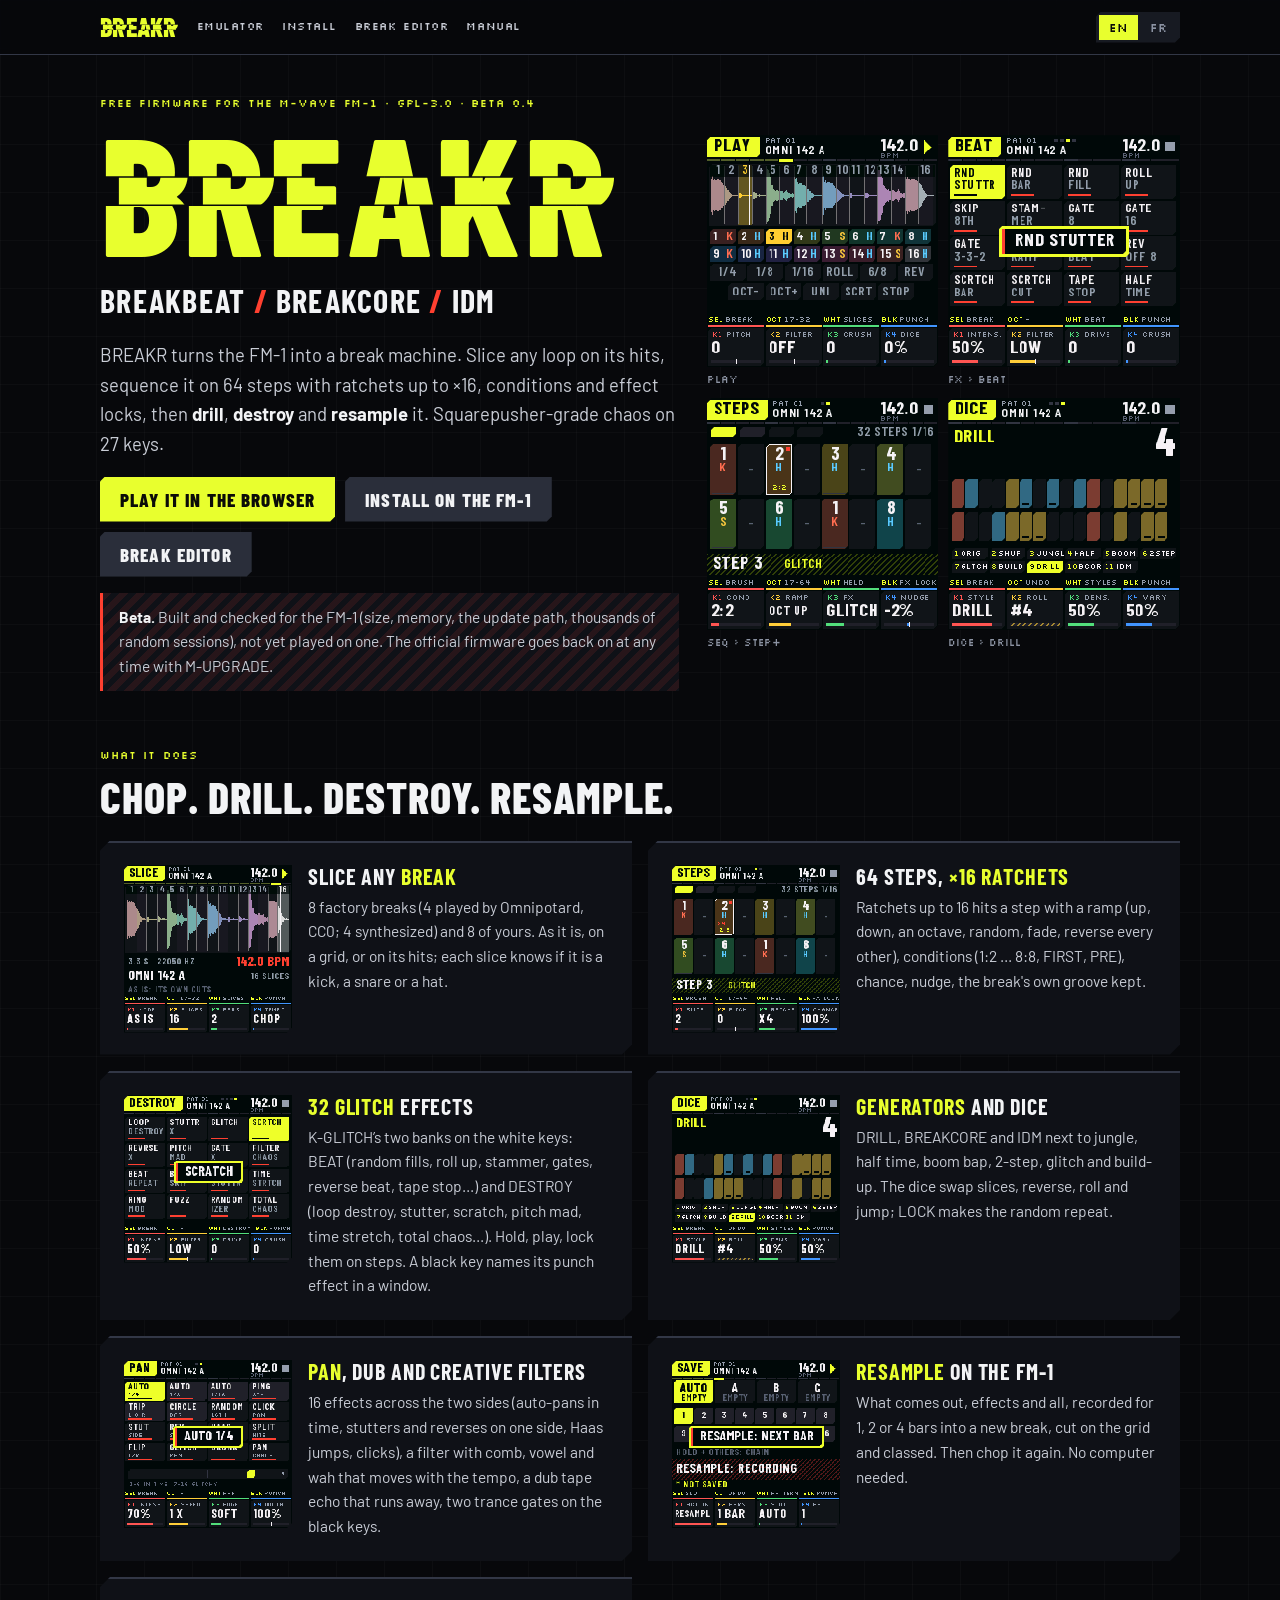
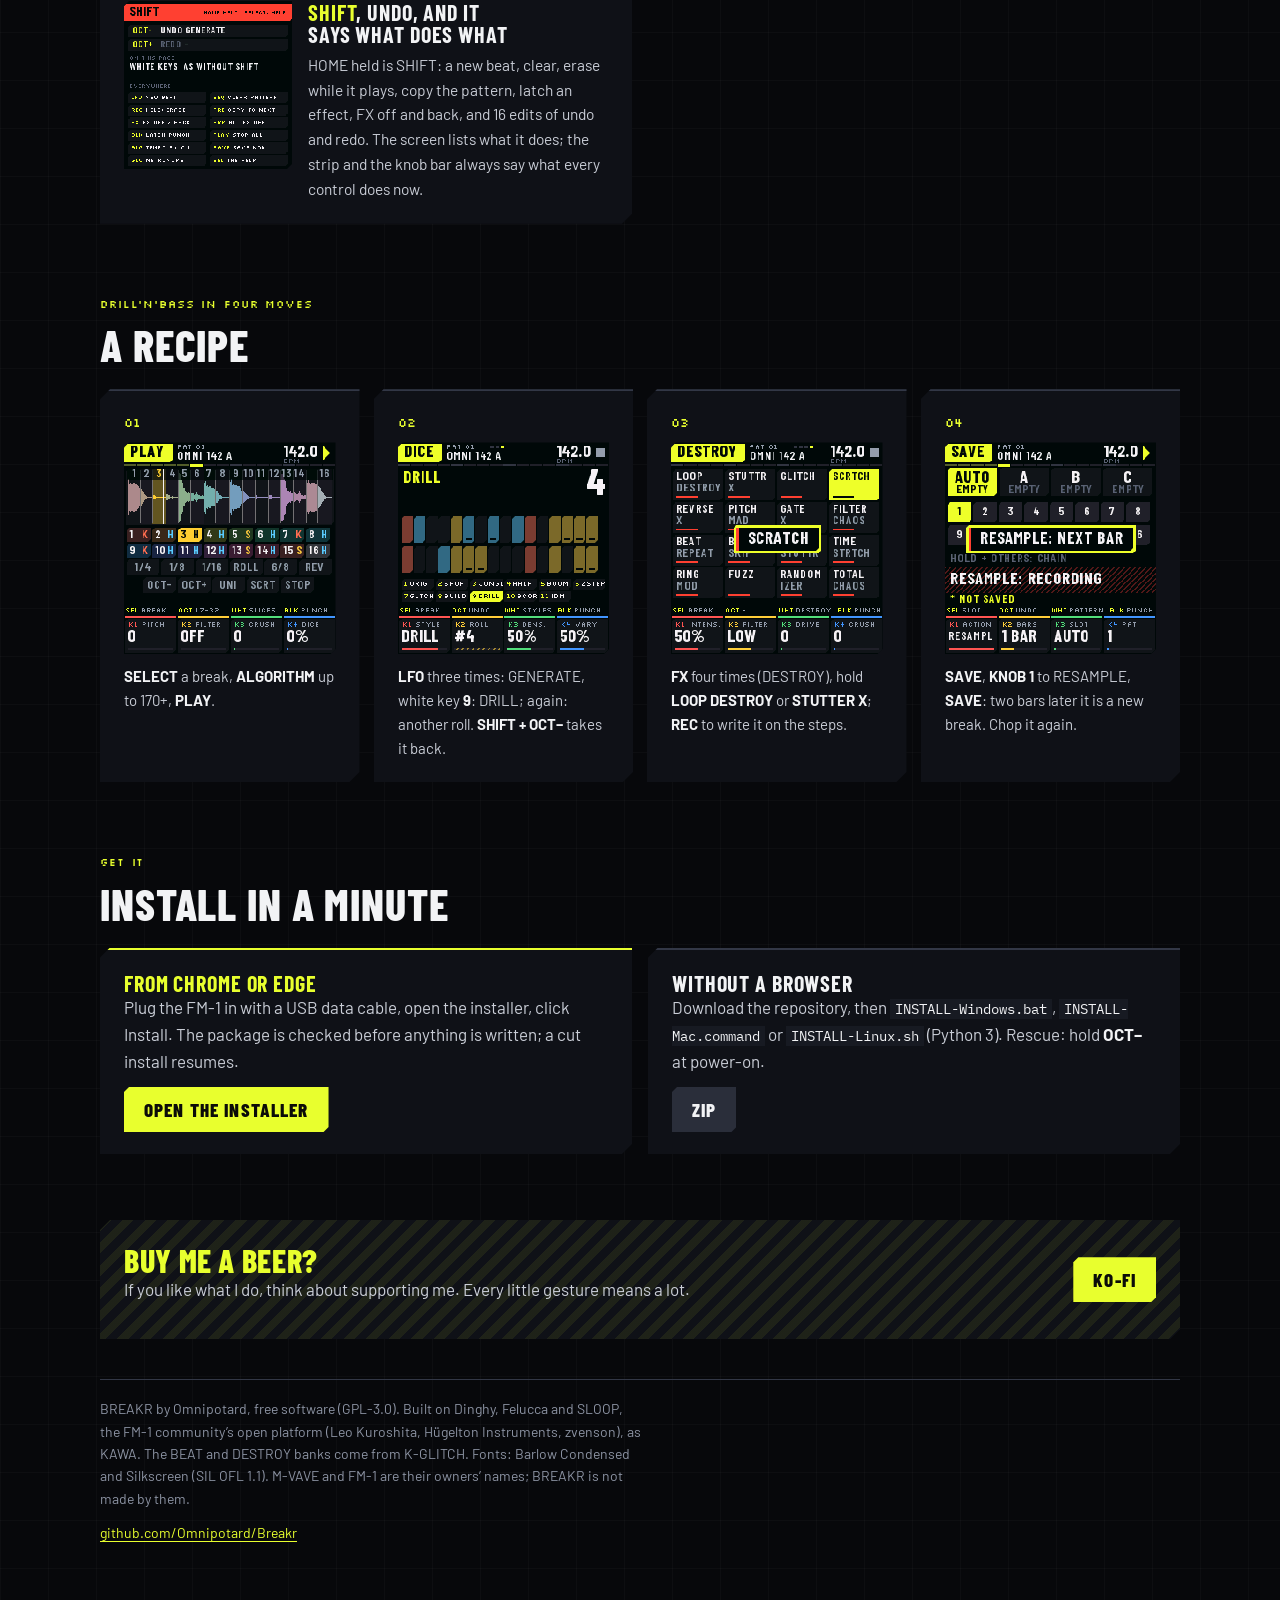
==== commit 810d7fe7: "Docs for 0.4: PAN, filter and delay types, DIRT, trance gates, SOFT Manual: a PAN section, TONE's ty" ====
--- a/index.html
+++ b/index.html
@@ -60,7 +60,7 @@
 <main class="wrap">
   <div class="hero">
     <div>
-      <span class="eyebrow"><span lang="en">Free firmware for the M-VAVE FM-1 · GPL-3.0 · beta 0.3</span><span lang="fr">Firmware libre pour le M-VAVE FM-1 · GPL-3.0 · bêta 0.3</span></span>
+      <span class="eyebrow"><span lang="en">Free firmware for the M-VAVE FM-1 · GPL-3.0 · beta 0.4</span><span lang="fr">Firmware libre pour le M-VAVE FM-1 · GPL-3.0 · bêta 0.4</span></span>
       <h1 class="biglogo" aria-label="BREAKR"><span class="base" aria-hidden="true">BREAKR</span><span class="cut" aria-hidden="true">BREAKR</span></h1>
       <p class="genres">Breakbeat<i>/</i>Breakcore<i>/</i>IDM</p>
       <p class="lead"><span lang="en">BREAKR turns the FM-1 into a break machine. Slice any loop on its hits, sequence it on 64 steps with ratchets up to ×16, conditions and effect locks, then <b>drill</b>, <b>destroy</b> and <b>resample</b> it. Squarepusher-grade chaos on 27 keys.</span>
@@ -93,6 +93,8 @@
         <p><span lang="en">K-GLITCH’s two banks on the white keys: BEAT (random fills, roll up, stammer, gates, reverse beat, tape stop…) and DESTROY (loop destroy, stutter, scratch, pitch mad, time stretch, total chaos…). Hold, play, lock them on steps. A black key names its punch effect in a window.</span><span lang="fr">Les deux banques de K-GLITCH sur les touches blanches : BEAT (fills au hasard, roll up, stammer, gates, reverse beat, tape stop…) et DESTROY (loop destroy, stutter, scratch, pitch mad, time stretch, total chaos…). Tiens, joue, verrouille-les sur les pas. Une touche noire nomme son effet punch dans une fenêtre.</span></p></div></div>
       <div class="feat card"><img src="docs/img/25-generate-drill.png" alt="" width="480" height="480" loading="lazy"><div><h3><span lang="en"><b>Generators</b> and dice</span><span lang="fr"><b>Générateurs</b> et dés</span></h3>
         <p><span lang="en">DRILL, BREAKCORE and IDM next to jungle, half time, boom bap, 2-step, glitch and build-up. The dice swap slices, reverse, roll and jump; LOCK makes the random repeat.</span><span lang="fr">DRILL, BREAKCORE et IDM à côté de jungle, half time, boom bap, 2-step, glitch et build-up. Les dés changent les tranches, inversent, roulent et sautent ; LOCK fait se répéter le hasard.</span></p></div></div>
+      <div class="feat card"><img src="docs/img/39-pan-held.png" alt="" width="480" height="480" loading="lazy"><div><h3><span lang="en"><b>PAN</b>, dub and creative filters</span><span lang="fr"><b>PAN</b>, dub et filtres créatifs</span></h3>
+        <p><span lang="en">16 effects across the two sides (auto-pans in time, stutters and reverses on one side, Haas jumps, clicks), a filter with comb, vowel and wah that moves with the tempo, a dub tape echo that runs away, two trance gates on the black keys.</span><span lang="fr">16 effets entre les deux côtés (auto-pans au tempo, stutters et envers d’un côté, sauts Haas, clics), un filtre comb, voyelle et wah qui bouge au tempo, un écho dub qui s’emballe, deux gates trance sur les touches noires.</span></p></div></div>
       <div class="feat card"><img src="docs/img/28-resample-armed.png" alt="" width="480" height="480" loading="lazy"><div><h3><span lang="en"><b>Resample</b> on the FM-1</span><span lang="fr"><b>Resample</b> sur le FM-1</span></h3>
         <p><span lang="en">What comes out, effects and all, recorded for 1, 2 or 4 bars into a new break, cut on the grid and classed. Then chop it again. No computer needed.</span><span lang="fr">Ce qui sort, effets compris, enregistré sur 1, 2 ou 4 mesures dans un nouveau break, découpé en grille et classé. Puis redécoupe-le. Sans ordinateur.</span></p></div></div>
       <div class="feat card"><img src="docs/img/17-shift.png" alt="" width="480" height="480" loading="lazy"><div><h3><span lang="en"><b>SHIFT</b>, undo, and it says what does what</span><span lang="fr"><b>SHIFT</b>, annuler, et il dit quoi fait quoi</span></h3>
